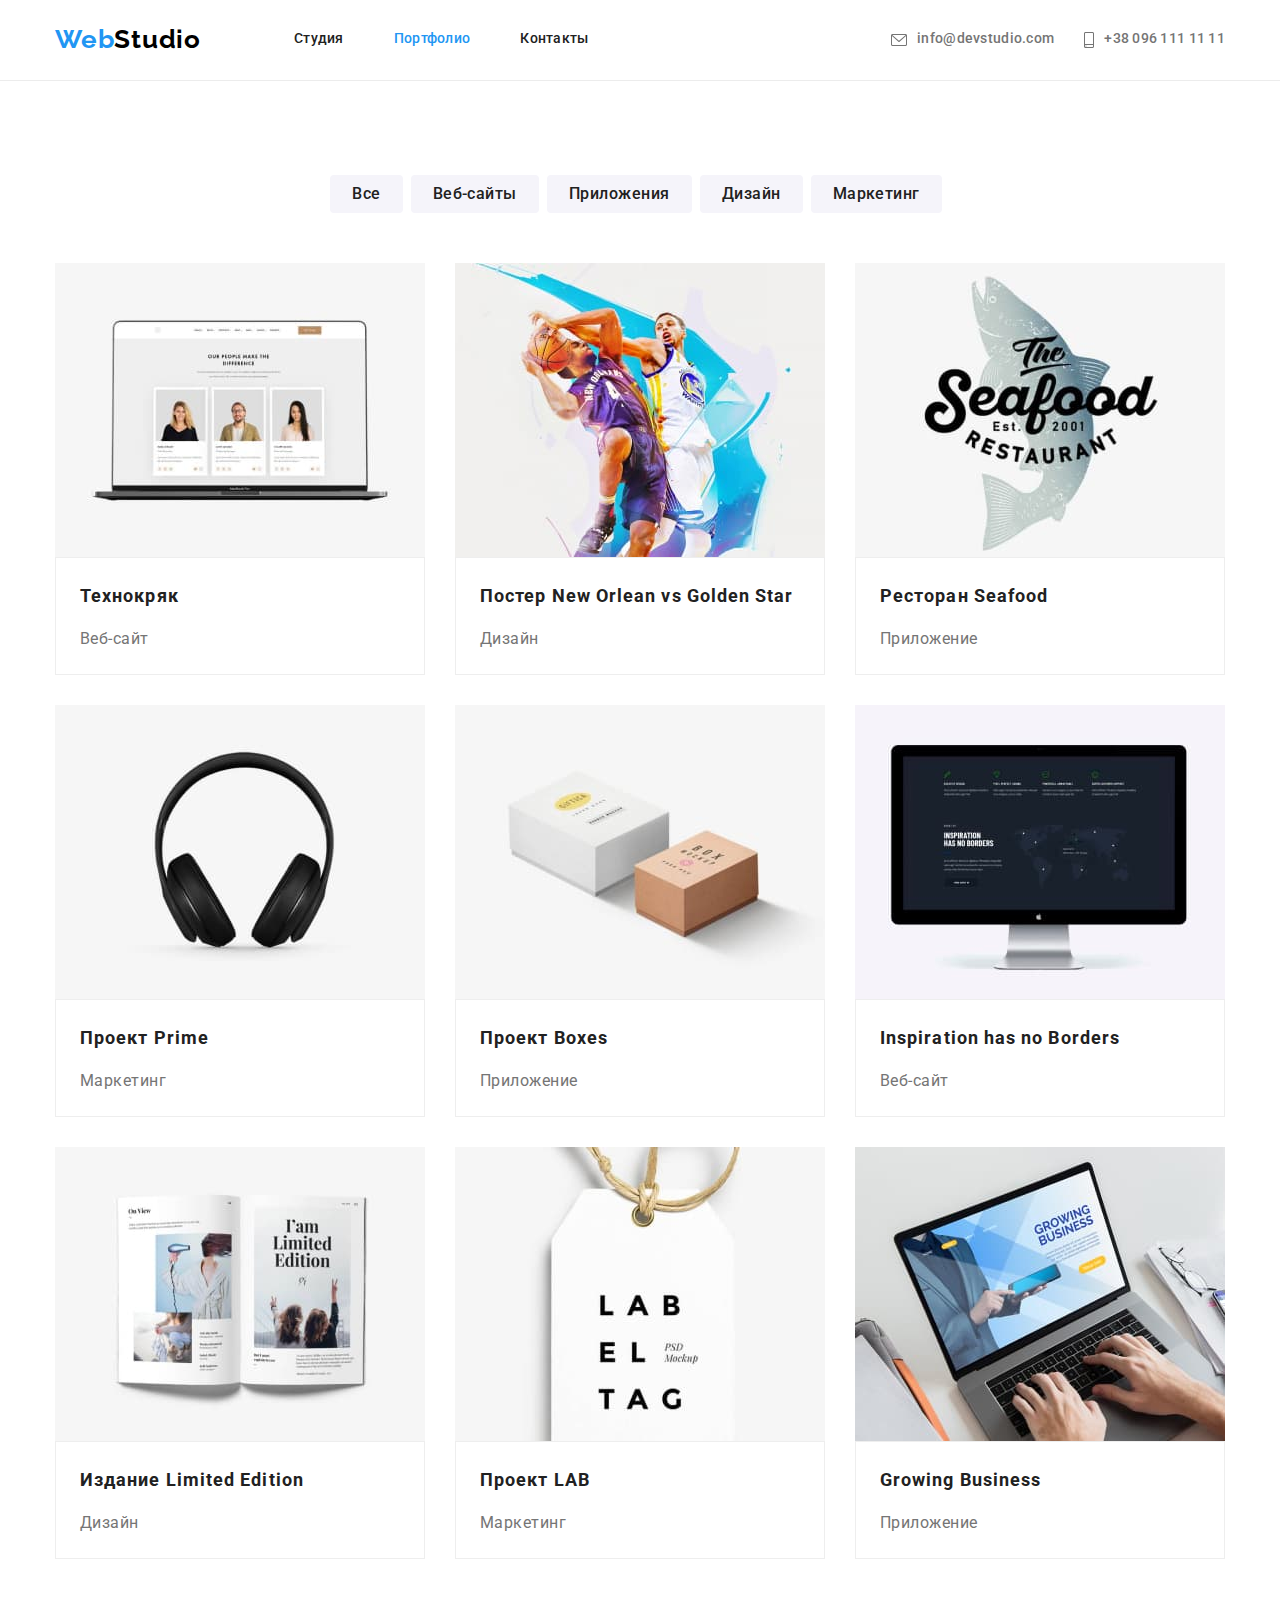
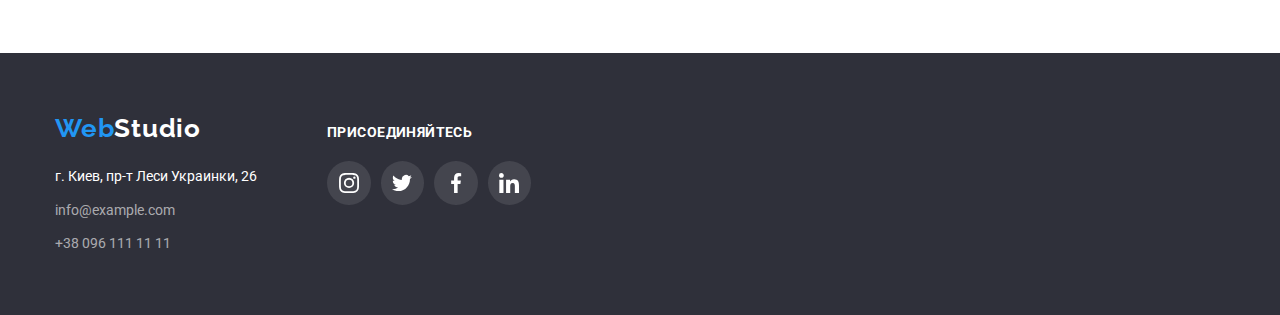
==== portfolio.html @ 58a79bbf "hw-05 start" ====
<!DOCTYPE html>
<html lang="en">
    <head>
        <meta charset="UTF-8">
        <!--  <meta name="viewport" content="width=device-width" initial-scale="1.0"> -->

        <link rel="preconnect" href="https://fonts.googleapis.com">
        <link rel="preconnect" href="https://fonts.gstatic.com" crossorigin>
        <link href="https://fonts.googleapis.com/css2?family=Raleway:wght@700&family=Roboto:wght@400;500;700;900&display=swap"
            rel="stylesheet">

     <!-- <link rel="stylesheet" href="./css/reset.css">  -->
        <link rel="stylesheet" href="./css/styles.css">
        <link rel="stylesheet" href="https://cdn.jsdelivr.net/npm/modern-normalize@1.1.0/modern-normalize.min.css">
        
        <title>portfolio</title>
    </head>
    <body>
        <header class="main-header">
            <div class="container box">
                <div class="logo main-logo">
                    <a href="#" class="logo-web" id="1">Web<span class="logo-web logo-studio">Studio</span>
                    </a>
                </div>
                <nav>
                    <ul class="navigation">
                        <li class="nav-list"><a class="nav-link" href="./index.html">Студия</a></li>
                        <li class="nav-list"><a class="nav-link port-portfolio" href="./portfolio.html">Портфолио</a></li>
                        <li class="nav-list"><a class="nav-link" href="">Кoнтакты</a></li>
                    </ul>
                </nav>
        
                <!-- e-mail address -->
                <a class="email" href="mailto:info@devstudio.com">info@devstudio.com</a>
                <!-- phone number-->
                <a class="tel" href="tel:+380961111111">+38 096 111 11 11</a>
            </div>
        </header>

        <main>
            <section class="port-main">
                <div class="container">
                    <div class="port-background">
                        
                        <ul class="port-filters">
                            <li><button class="port-button port-all" type="button">Все</button></li>
                            <li><button class="port-button port-web" type="button">Веб-сайты</button></li>
                            <li><button class="port-button port-apps" type="button">Приложeния</button></li>
                            <li><button class="port-button port-design" type="button">Дизайн</button></li>
                            <li><button class="port-button port-marketing" type="button">Маркетинг</button></li>
                           </ul>     

                        <ul class="port-projects">
                            <li class="port-project">
                                <img src="./images/portfolio/Технокряк.jpg" class="photo" alt="фото">
                                <div class="port-title-link">
                                    <h3 class="port-title">Технокряк</h3>
                                    <p class="port-link">Веб-сайт</p>
                                </div>
                            </li>
                            <li class="port-project">
                                <img src="./images/portfolio/ПостерNewOrleanvsGoldenStar.jpg" class="photo" alt="фото">
                                <div class="port-title-link">
                                    <h3 class="port-title">Постер New Orlean vs Golden Star</h3>
                                    <p class="port-link">Дизайн</p>
                                </div>
                            </li>
                            <li class="port-project">
                                <img src="./images/portfolio/РесторанSeafood.jpg" class="photo" alt="фото">
                                <div class="port-title-link">
                                    <h3 class="port-title">Ресторан Seafood</h3>
                                    <p class="port-link">Приложение</p>
                                </div>
                            </li>
                            <li class="port-project">
                                <img src="./images/portfolio/ПроектPrime.jpg" class="photo" alt="фото">
                                <div class="port-title-link">
                                    <h3 class="port-title">Проект Prime</h3>
                                    <p class="port-link">Маркетинг</p>
                                </div>
                            </li>
                            <li class="port-project">
                                <img src="./images/portfolio/ПроектBoxes.jpg" class="photo" alt="фото">
                                <div class="port-title-link">
                                    <h3 class="port-title">Проект Boxes</h3>
                                    <p class="port-link">Приложение</p>
                                </div>
                            </li>
                            <li class="port-project">
                                <img src="./images/portfolio/InspirationhasnoBorders.jpg" class="photo" alt="фото">
                                <div class="port-title-link">
                                    <h3 class="port-title">Inspiration has no Borders</h3>
                                    <p class="port-link">Веб-сайт</p>
                                </div>
                            </li>
                            <li class="port-project">
                                <img src="./images/portfolio/ИзданиеLimitedEdition.jpg" class="photo" alt="фото">
                                <div class="port-title-link">
                                    <h3 class="port-title">Издание Limited Edition</h3>
                                    <p class="port-link">Дизайн</p>
                                </div>
                            </li>
                            <li class="port-project">
                                <img src="./images/portfolio/ПроектLAB.jpg" class="photo" alt="фото">
                                <div class="port-title-link">
                                    <h3 class="port-title">Проект LAB</h3>
                                    <p class="port-link">Маркетинг</p>
                                </div>
                            </li>
                            <li class="port-project">
                                <img src="./images/portfolio/GrowingBusiness.jpg" class="photo" alt="фото">
                                <div class="port-title-link">
                                    <h3 class="port-title">Growing Business</h3>
                                    <p class="port-link">Приложение</p>
                                </div>
                            </li>
                        </ul>
                    </div>
                </div>
            </section>
        </main>

        <footer class="footer">
            <div class="container footer-blocks">
                <div>
                    <div class="logo logo-footer">
                        <a href="" class="logo-web" id="1">Web<span class="logo-web logo-studio-footer">Studio</span>
                        </a>
                    </div>
                    <address class="address">
                        <p class="address-link address-city">г. Киев, пр-т Леси Украинки, 26</p>
                        <!-- e-mail address -->
                        <a href="mailto:info@example.com" class="address-link email-footer">info@example.com</a>
                        <!-- phone number-->
                        <a href="tel:+380961111111" class="address-link tel-footer">+38 096 111 11 11</a>
                    </address>
                </div>
                <div class="footer-social">
                    <p class="footer-list">Присоединяйтесь</p>
                    <ul class="footer-icons">
                        <li class="team-icon-list">
                            <a href="#" alt="social network" class="team-a-icons  footer-a-icons">
                                <svg class="team-list">
                                    <use href="./images/main/team-symbols.svg#icon-instagram" class="footer-icon">
                                    </use>
                                </svg>
                            </a>
                        </li>
                        <li class="team-icon-list">
                            <a href="#" alt="social network" class="team-a-icons  footer-a-icons">
                                <svg class="team-list">
                                    <use href="./images/main/team-symbols.svg#icon-twitter" class="footer-icon">
                                    </use>
                                </svg>
                            </a>
                        </li>
                        <li class="team-icon-list">
                            <a href="#" alt="social network" class="team-a-icons  footer-a-icons">
                                <svg class="team-list">
                                    <use href="./images/main/team-symbols.svg#icon-facebook" class="footer-icon">
                                    </use>
                                </svg>
                            </a>
                        </li>
                        <li class="team-icon-list">
                            <a href="#" alt="social network" class="team-a-icons  footer-a-icons">
                                <svg class="team-list">
                                    <use href="./images/main/team-symbols.svg#icon-linkedin" class="footer-icon">
                                    </use>
                                </svg>
                            </a>
                        </li>
                    </ul>
                </div>
            </div>
        </footer>
    </body>
</html>
---- css/styles.css ----
:root {
    --accent-color: #2196F3;
}

h1,
h2,
h3,
h4,
p {
    margin-top: 0;
    margin-bottom: 0;
    padding: 0;
}

img {
    display: block;
    padding-left: 0;
}

body {
    margin-left: auto;
    margin-right: auto;
}

html,
body, 
header,
footer,
.port-main {
    font-family: 'Roboto';
    font-style: normal;
    box-sizing: border-box;
    text-decoration: none;
}

link {
    text-decoration: none;
}

button {
    cursor: pointer;
    padding: 0;
}

ul, 
nl {
    list-style-type: NONE;
    font-size: 0;
    padding: 0;
}

.container {
    width: 1200px;
    margin-left: auto;
    margin-right: auto;
    padding-left: 15px;
    padding-right: 15px;
    box-sizing: border-box;
}

/*==================== HEADER ====================*/
.main-header {
    border-bottom: 1px solid #ECECEC;
}

.box { 
    padding-top: 24px;
    padding-bottom: 25px;   
    display: flex;
    align-items: center;
}

.main-logo {
    margin-right: 93px;
}

.logo {
    font-family: 'Raleway', sans-serif;
    font-weight: 700;
    font-size: 26px;
    line-height: 1.19;
    letter-spacing: 0.03em;
}

.logo-web {
    text-decoration: none;
    color: #2196F3;
}

.logo-studio {
    color: #000000;
}

.logo:hover,
.logo:focus {
    line-style: solid;
    line-color: var(--accent-color);
    text-decoration: underline;
}
.navigation {
    width: 294px;
    display: flex;
    flex-direction: row;
    justify-content: space-between;
    padding: 0;
}

.nav-link {
    font-weight: 500;
    font-size: 14px;
    line-height: 1.14;
    letter-spacing: 0.02em;
    text-decoration: none;
    flex-direction: row;
    color: #212121;
}

.nav-list:not(:last-child) {
    margin-right: 50px;
}
.nav-link:hover,
.nav-link:focus {
    color: var(--accent-color);
}

.email {
    margin-right: 30px;
    margin-left: auto;
}

.email,
.tel {
    font-weight: 500;
    font-size: 14px;
    line-height: 1.14;
    letter-spacing: 0.02em;
    text-decoration: none;

    color: #757575;
}

.email::before,
.tel::before {
    content: "";
    display: inline-block;
    vertical-align: middle;
    margin-right: 10px;
    background-repeat: no-repeat;
    background-size: contain;
    color: #757575;
    fill: #757575;
}

.email::before {
    width: 16px;
    height: 12px;
    background-image: url(../images/main/header/envelope.svg);
    fill: #757575;
}

.tel::before {
    width: 10px;
    height: 16px;
    background-image: url(../images/main/header/smartphone.svg);
}

.tel:hover::before,
.tel:focus::before {
    background-image: url(../images/main/header/smartphone-hover.svg);
}

.email:hover::before,
.email:focus::before {    
    background-image: url(../images/main/header/envelope-hover.svg);
}

.email:hover,
.email:focus,
.tel:hover,
.tel:focus {
    color: var(--accent-color);
}


/*==================== /HEADER ====================*/








/*==================== MAIN ====================*/
/* =================== HERO ====================*/
.hero {    
    width: 1600px;
    margin-left: auto;
    margin-right: auto;
    padding-top: 200px;
    align-items: center;
    padding-bottom: 200px;
}

.hero.with-img {
    background-image: 
        linear-gradient(to top,
        rgba(47, 48, 58, 0.4),
        rgba(47, 48, 58, 0.4)),
        url("../images/main/bckgrnd-img.jpg"),
        linear-gradient(to top,
                #2F303A,
                #2F303A);
}

.hero-title {
    font-weight: 900;
    font-size: 44px;
    line-height: 1.36;
    text-align: center;
    letter-spacing: 0.06em;
    text-transform: uppercase;
    color: #FFFFFF;
    margin-bottom: 30px;
}

.button {
    width: 200px;
    height: 50px;
    margin-right: auto;
    margin-left: auto;
    display: block;

    background: #2196F3;
    border: 0px;
    box-shadow: 0px 4px 4px rgba(0, 0, 0, 0.15);
    border-radius: 4px;

    font-weight: 700;
    font-size: 16px;
    line-height: 1.88;
    align-items: center;
    text-align: center;
    letter-spacing: 0.06em;
    color: #FFFFFF;
}

.button:hover,
.button:focus {
    background-color: tomato;
    border-color: #FFFFFF;
}

/* =================== /HERO ====================*/








/* =================== destination ====================*/

.destination {
    padding-top: 94px;
    padding-bottom: 94px;
}

.destination-item {
    display: flex;
    justify-content: space-between;
}

.destination-box {
    width:calc((100% - 30px*3)/4) ;
    font-size: 1rem;
}

.dest-befor {
    height: 120px;
    display: flex;
    justify-content: center;
    align-items: center;
    background-color: #F5F4FA;
}

.dest-befor:hover {
    filter: drop-shadow(0px 4px 4px rgba(0, 0, 0, 0.25));
    border: 1px solid #000000;
}

.dest-img {
    width: 70px;
    height: 70px;
}
/* =================== /destination ====================*/





/* =================== business-photo ====================*/
.title-item {
    font-weight: 700;
    font-size: 14px;
    line-height: 1.14;
    letter-spacing: 0.03em;
    text-transform: uppercase;
    padding-top: 30px;
    margin-bottom: 10px;
    color: #212121;
}

.link {
    font-weight: 400;
    font-size: 14px;
    line-height: 1.71;
    letter-spacing: 0.03em;
    color: #757575;
}

.business-photo {
    padding-bottom: 94px;
}

.business-photo-title {
    text-align: center;
    font-style: normal;
    font-weight: 700;
    font-size: 36px;
    line-height: 1.17;
    letter-spacing: 0.03em;
    margin-bottom: 50px;

    color: #212121;
}

.business-photo-item {
    display: flex;
    flex-direction: row;
    justify-content: space-between;
}

.business-photo-img {
    width: calc((100% - 30px*2)/3);
}
/* =================== /business-photo ====================*/









/* =================== personal ====================*/
.personal {
    background-color: #F5F4FA;
    padding-top: 94px;
    padding-bottom: 94px;
}

.personal-title {
    font-style: normal;
    font-weight: 700;
    font-size: 36px;
    line-height: 1.17;
    text-align: center;
    letter-spacing: 0.03em;
    margin-bottom: 50px;

    color: #212121;
}

.team {
    display: flex;
    justify-content: space-between;
}

.own-data {
    background: #FFFFFF; 
    text-align: center;
}

.name-job {
    box-shadow: 
        0px 1px 3px rgba(0, 0, 0, 0.12), 
        0px 1px 1px rgba(0, 0, 0, 0.14), 
        0px 2px 1px rgba(0, 0, 0, 0.2);
    border-radius: 0px 0px 4px 4px; 
}

.name {
    padding-top: 30px;
    padding-bottom: 10px;
    font-weight: 500;
    font-size: 16px;
    line-height: 1.17;
    letter-spacing: 0.03em;

    color: #212121;
}

.job-name {
    font-weight: 400;
    font-size: 16px;
    line-height: 1.19;

    color: #757575;
}

.team-icons {
    display: flex;
    padding: 16px 32px 30px 32px;
    justify-content: space-between;
    fill: #AFB1B8;
}

.team-icon-list {
    width:calc((100% - 3 * 10px)/4);
}

.team-a-icons {
    width: 100%;
    height: 44px;
    display: flex;
    justify-content: center;
    align-items: center;
    background-color: #fff;
    border-color: #FFFFFF;
    fill: #AFB1B8;
}

.team-a-icons:hover,
.team-a-icons:focus {
    border-radius: 50%;
    fill: #FFFFFF;
    background-color: #2196F3;
    border: #2196F3;
    outline: none;
}

.team-list {
    content: "";
    background-repeat: no-repeat;
    width: 20px;
    height: 20px;
    background-size: contain;
}
/* =================== /personal ====================*/





/* =================== clients ====================*/
.clients {
    padding: 94px 0px;
}

.clients-title {
    margin-bottom: 50px;
    font-weight: 700;
    font-size: 36px;
    line-height: 42px;
    text-align: center;
    letter-spacing: 0.03em;

    color: #212121;
}

.clients-icons {
    display: flex;
    justify-content: space-between;
}

.clients-icon-list {
    width:calc((100% - 5*30px)/6);
    height: 92px;
}

.clients-link {
    width: 100%;
    height: 100%;
    display: flex;
    justify-content: center;
    align-items: center;
    background-color: #fff;
    border: 1px solid #AFB1B8;
    border-radius: 4px;
    fill: #AFB1B8;
}

.clients-link:focus,
.clients-link:hover {
    outline: none;
    border: 1px solid var(--accent-color);
    fill: var(--accent-color);
}

.clients-list {
    width: 106px;
    height: 60px;
    border: none;
}
/* =================== /clients ====================*/
/*==================== /MAIN ====================*/

/*==================== FOOTER ====================*/
.footer {
    background-color: #2F303A;
    padding: 60px 0px;
    /*  margin-top: -85px; */
    display: flex;
    flex-direction: column;
}

.footer-blocks {
    display: flex;
}

.logo-footer {
    margin-bottom: 20px;
}

.logo-studio-footer {
    color: #FFFFFF;
}

.address {
    color: rgba(255, 255, 255, 0.6);
    display: flex;
    flex-direction: column;
    font-style: normal;
}

.address-link {
    font-weight: 400;
    font-size: 14px;
    line-height: 1.74;
    color: rgba(255, 255, 255, 0.6);
    text-decoration: none;
}

.email-footer {
    margin: 10px 0 8px 0;
}

.address-city {
    color: #FFFFFF;
}

.footer-social {
    padding-left: 70px;
    padding-top: 12px;
}

.footer-list {
    font-weight: 700;
    font-size: 14px;
    line-height: 1.12;
    letter-spacing: 0.03em;
    text-transform: uppercase;
    margin-bottom: 20px;

    color: #FFFFFF;
}

.footer-icons {
    display: flex;
    justify-content: space-between;
    width: 204px;
}

.footer-a-icons {
    border: 0;
    border-radius: 50%;
    background: rgba(255, 255, 255, 0.1);
    fill: #FFFFFF;
    outline: none;
}

.footer-b-icons:hover,
.footer-b-icon:focus {
    background: #2196F3;
    outline: none;
}

.footer-icon {
    
}

/*==================== /FOOTER ====================*/









/*==================== PORTFOLIO-MAIN ====================*/
/*
.port-background {
    filter: drop-shadow(0px 4px 4px rgba(0, 0, 0, 0.25));
} */

.port-portfolio {
    color: var(--accent-color);
}
.port-main {
    padding: 94px 0px 94px 0px;
}

.port-box {
    display: flex;
    flex-direction: row;
    align-items: center;
}

.port-filters {
    margin-bottom: 50px;
    justify-content: center;
    display: flex;
    flex-direction: row;
    text-align: center;
}

.port-button {
    padding: 6px 22px;
    background-color: #F5F4FA;
    font-weight: 500;
    font-size: 16px;
    line-height: 1.625;
    letter-spacing: 0.03em;
    margin-right: 8px;
    border-radius: 4px;
    border: #F5F4FA;
    
    color: #212121;
}
/*
.port-button:last-child {
    margin-right: auto;
}

.port-all {
    margin-left: auto;
}
*/
.port-button:hover,
.port-button:focus {
    background-color: #2196F3;
    color: #FFFFFF;
    filter: drop-shadow(0px 4px 4px rgba(0, 0, 0, 0.25));
    outline: none;
}

.port-projects {
    display: flex;
    flex-wrap: wrap;
    gap: 30px;
}

.port-project {
    width:calc((100% - 2*30px)/3);
    background: #FFFFFF;
}

.port-project:hover {
    filter: drop-shadow(0px 4px 4px rgba(0, 0, 0, 0.25));
}

.port-title-link {
    padding: 20px 24px 20px 24px;
    border: 1px solid #EEEEEE;
}

.port-title {
    margin-bottom: 10px;
    font-weight: 700;
    font-size: 18px;
    line-height: 2;
    letter-spacing: 0.06em;

    color: #212121;
}

.port-link {
    font-weight: 400;
    font-size: 16px;
    line-height: 1.88;
    letter-spacing: 0.03em;

    color: #757575;
}

/*==================== /PORT-MAIN ====================*/
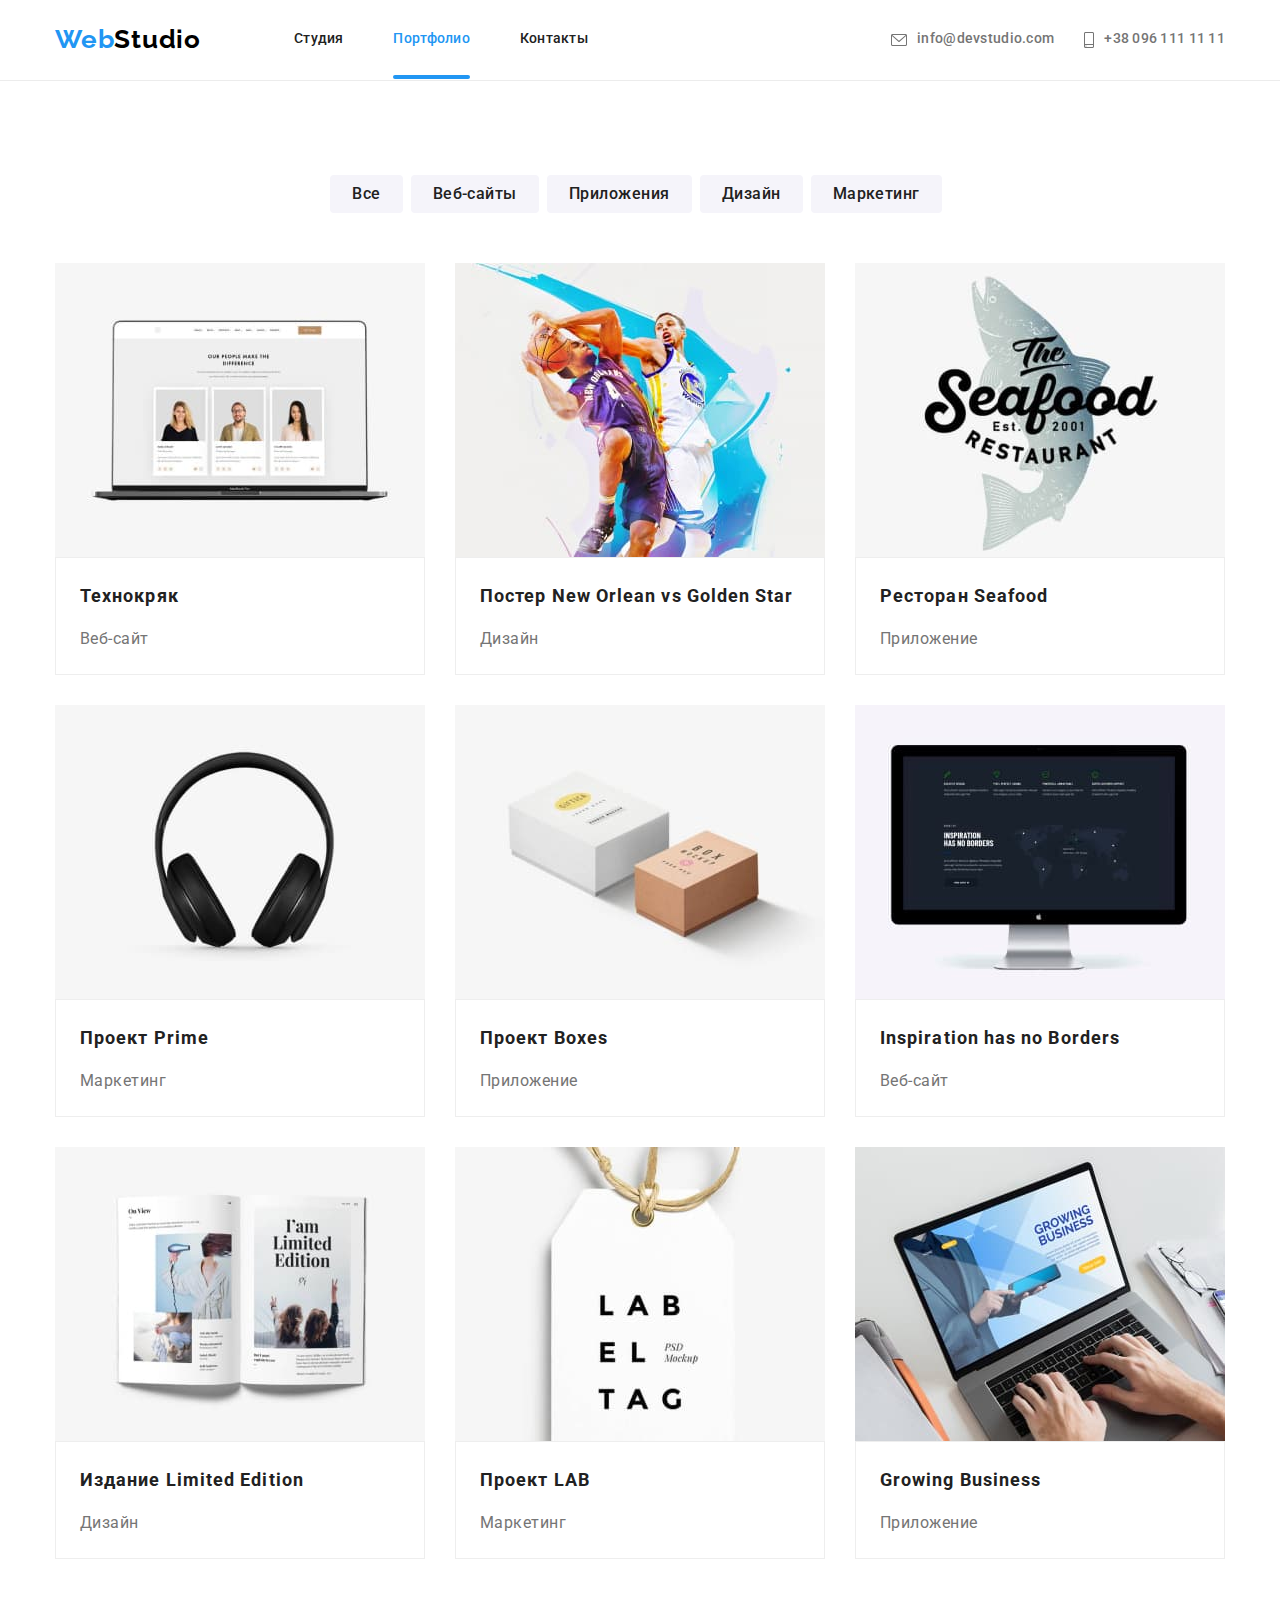
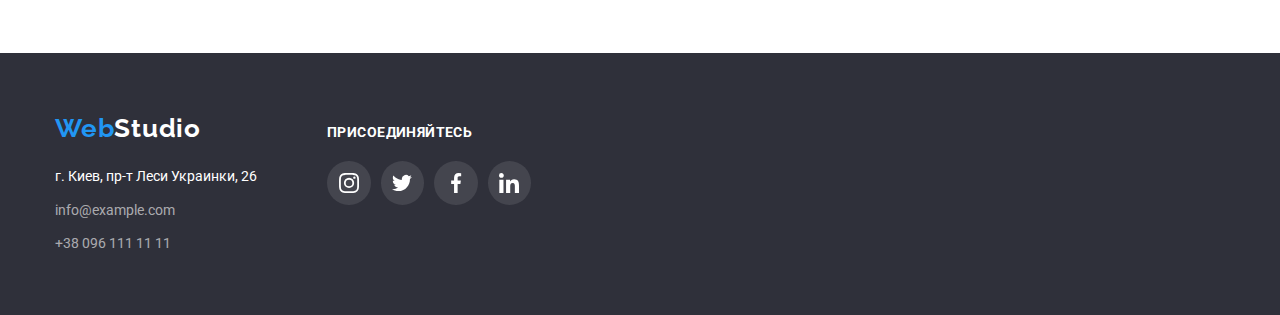
==== commit 9d2a707c: "hw--05" ====
--- a/portfolio.html
+++ b/portfolio.html
@@ -19,13 +19,15 @@
         <header class="main-header">
             <div class="container box">
                 <div class="logo main-logo">
-                    <a href="#" class="logo-web" id="1">Web<span class="logo-web logo-studio">Studio</span>
+                    <a href="#" class="logo-web" id="1">Web<span class=" logo-studio logo-web">Studio</span>
                     </a>
                 </div>
                 <nav>
                     <ul class="navigation">
                         <li class="nav-list"><a class="nav-link" href="./index.html">Студия</a></li>
-                        <li class="nav-list"><a class="nav-link port-portfolio" href="./portfolio.html">Портфолио</a></li>
+                        <li class="nav-list">
+                                <a class="nav-link port-nav-link-list port-portfolio" href="./portfolio.html">Портфолио</a>
+                        </li>
                         <li class="nav-list"><a class="nav-link" href="">Кoнтакты</a></li>
                     </ul>
                 </nav>
@@ -38,6 +40,7 @@
         </header>
 
         <main>
+
             <section class="port-main">
                 <div class="container">
                     <div class="port-background">
@@ -52,20 +55,42 @@
 
                         <ul class="port-projects">
                             <li class="port-project">
+                                <div class="port-overlay-overflow">
+                                    <div class="port-overlay">
+                                            <p class="port-overlay-text">Ресурс предлагает комплексные предложения с разным уровнем функционала и сервисов. Все
+                                                это позволит посетителю получить
+                                                исчерпывающие сведения  +о компании или частном лице.</p>
+                                    </div>
+                                </div>
                                 <img src="./images/portfolio/Технокряк.jpg" class="photo" alt="фото">
                                 <div class="port-title-link">
                                     <h3 class="port-title">Технокряк</h3>
                                     <p class="port-link">Веб-сайт</p>
                                 </div>
-                            </li>
-                            <li class="port-project">
-                                <img src="./images/portfolio/ПостерNewOrleanvsGoldenStar.jpg" class="photo" alt="фото">
+
+                                
+                            </li>
+                            <li class="port-project">
+                            <div class="port-overlay-overflow">
+                                <div class="port-overlay">
+                                    <p class="port-overlay-text">Ресурс предлагает...</p>
+                                </div>
+                            </div>
+                                    <img src="./images/portfolio/ПостерNewOrleanvsGoldenStar.jpg" class="photo" alt="фото">
+                                
                                 <div class="port-title-link">
                                     <h3 class="port-title">Постер New Orlean vs Golden Star</h3>
                                     <p class="port-link">Дизайн</p>
                                 </div>
-                            </li>
-                            <li class="port-project">
+                               
+                            </li>
+                            <li class="port-project">
+                                <div class="port-overlay-overflow">
+                                <div class="port-overlay">
+                                    <p class="port-overlay-text">Ресурс предлагает...</p>
+                                </div>
+                            </div>
                                 <img src="./images/portfolio/РесторанSeafood.jpg" class="photo" alt="фото">
                                 <div class="port-title-link">
                                     <h3 class="port-title">Ресторан Seafood</h3>
@@ -73,6 +98,11 @@
                                 </div>
                             </li>
                             <li class="port-project">
+                                <div class="port-overlay-overflow">
+                                <div class="port-overlay">
+                                    <p class="port-overlay-text">Ресурс предлагает...</p>
+                                </div>
+                            </div>
                                 <img src="./images/portfolio/ПроектPrime.jpg" class="photo" alt="фото">
                                 <div class="port-title-link">
                                     <h3 class="port-title">Проект Prime</h3>
@@ -80,6 +110,11 @@
                                 </div>
                             </li>
                             <li class="port-project">
+                                <div class="port-overlay-overflow">
+                                <div class="port-overlay">
+                                    <p class="port-overlay-text">Ресурс предлагает...</p>
+                                </div>
+                            </div>
                                 <img src="./images/portfolio/ПроектBoxes.jpg" class="photo" alt="фото">
                                 <div class="port-title-link">
                                     <h3 class="port-title">Проект Boxes</h3>
@@ -87,6 +122,11 @@
                                 </div>
                             </li>
                             <li class="port-project">
+                                <div class="port-overlay-overflow">
+                                <div class="port-overlay">
+                                    <p class="port-overlay-text">Ресурс предлагает...</p>
+                                </div>
+                            </div>
                                 <img src="./images/portfolio/InspirationhasnoBorders.jpg" class="photo" alt="фото">
                                 <div class="port-title-link">
                                     <h3 class="port-title">Inspiration has no Borders</h3>
@@ -94,6 +134,11 @@
                                 </div>
                             </li>
                             <li class="port-project">
+                                <div class="port-overlay-overflow">
+                                <div class="port-overlay">
+                                    <p class="port-overlay-text">Ресурс предлагает...</p>
+                                </div>
+                            </div>
                                 <img src="./images/portfolio/ИзданиеLimitedEdition.jpg" class="photo" alt="фото">
                                 <div class="port-title-link">
                                     <h3 class="port-title">Издание Limited Edition</h3>
@@ -101,6 +146,11 @@
                                 </div>
                             </li>
                             <li class="port-project">
+                                <div class="port-overlay-overflow">
+                                <div class="port-overlay">
+                                    <p class="port-overlay-text">Ресурс предлагает...</p>
+                                </div>
+                            </div>
                                 <img src="./images/portfolio/ПроектLAB.jpg" class="photo" alt="фото">
                                 <div class="port-title-link">
                                     <h3 class="port-title">Проект LAB</h3>
@@ -108,6 +158,11 @@
                                 </div>
                             </li>
                             <li class="port-project">
+                                <div class="port-overlay-overflow">
+                                <div class="port-overlay">
+                                    <p class="port-overlay-text">Ресурс предлагает...</p>
+                                </div>
+                            </div>
                                 <img src="./images/portfolio/GrowingBusiness.jpg" class="photo" alt="фото">
                                 <div class="port-title-link">
                                     <h3 class="port-title">Growing Business</h3>
@@ -118,6 +173,7 @@
                     </div>
                 </div>
             </section>
+
         </main>
 
         <footer class="footer">
--- a/css/styles.css
+++ b/css/styles.css
@@ -80,29 +80,31 @@
     font-size: 26px;
     line-height: 1.19;
     letter-spacing: 0.03em;
+    text-decoration: none;
 }
 
 .logo-web {
-    text-decoration: none;
+    text-decoration: #FFF ;
     color: #2196F3;
+    transition-property: text-decoration;
+    transition: text-decoration 250ms cubic-bezier(0.4, 0, 0.2, 1);
 }
 
 .logo-studio {
+    text-decoration: #FFF;
     color: #000000;
 }
 
-.logo:hover,
-.logo:focus {
-    line-style: solid;
-    line-color: var(--accent-color);
-    text-decoration: underline;
-}
+.logo-web:hover,
+.logo-web:focus {
+    text-decoration: 2px solid var(--accent-color) underline;
+}
+
 .navigation {
+    top: 32px;
     width: 294px;
     display: flex;
-    flex-direction: row;
     justify-content: space-between;
-    padding: 0;
 }
 
 .nav-link {
@@ -111,16 +113,35 @@
     line-height: 1.14;
     letter-spacing: 0.02em;
     text-decoration: none;
-    flex-direction: row;
     color: #212121;
-}
-
-.nav-list:not(:last-child) {
-    margin-right: 50px;
-}
+    transition-property: color;
+    transition: color 250ms cubic-bezier(0.4, 0, 0.2, 1);
+}
+
+.nav-list {
+    position: relative;
+}
+
+     .nav-link-list::after,
+.port-nav-link-list::after {
+    content: "";
+
+    position: absolute;
+    left: 0;
+    top:calc(50% + 40px - 4px);
+    width: 100%;
+    height: 4px;
+    background-color: #2196F3;
+    border-radius: 2px;
+}
+
 .nav-link:hover,
 .nav-link:focus {
     color: var(--accent-color);
+}
+
+.nav-mail {
+    position: relative;
 }
 
 .email {
@@ -137,6 +158,8 @@
     text-decoration: none;
 
     color: #757575;
+    transition-property: color;
+    transition: color 250ms cubic-bezier(0.4, 0, 0.2, 1);
 }
 
 .email::before,
@@ -156,12 +179,16 @@
     height: 12px;
     background-image: url(../images/main/header/envelope.svg);
     fill: #757575;
+    transition-property: background-image;
+    transition: background-image 250ms cubic-bezier(0.4, 0, 0.2, 1);
 }
 
 .tel::before {
     width: 10px;
     height: 16px;
     background-image: url(../images/main/header/smartphone.svg);
+    transition-property: background-image;
+    transition: background-image 250ms cubic-bezier(0.4, 0, 0.2, 1)
 }
 
 .tel:hover::before,
@@ -192,7 +219,63 @@
 
 
 /*==================== MAIN ====================*/
-/* =================== HERO ====================*/
+
+
+/* =================== MODAL ====================*/
+
+.backdrop {
+    position: fixed;
+    top: 0;
+    left: 0;
+    width: 100%;
+    height: 100%;
+    background-color: #212121;
+    background-color: rgba(0, 0, 0, 0.8);
+}
+
+.backdrop.is-hidden {
+    opacity: 0;
+    pointer-events: none;
+}
+
+.backdrop.is-hidden .modal {
+    transform: translate(-50%, -250%);
+    opacity: 0;
+}
+
+.modal {
+    position: absolute;
+    top: 50%;
+    left: 50%;
+    width: 528px;
+    min-height: 581px;
+    transform: translate(-50%, -50%);
+    opacity: 1;
+
+    background-color: #fff;
+    transition-property: transform;
+    transition: transform 2500ms cubic-bezier(0.4, 0, 0.2, 1),
+                  opacity 2500ms cubic-bezier(0.4, 0, 0.2, 1);
+}
+
+.mdl-button {
+    position: absolute;
+    top: 8px;
+    right: 8px;
+    width: 30px;
+    height: 30px;
+    border: 0;
+    margin: 0;
+    background-color: #fff;
+}
+
+.cls-mdl-button-svg {
+    fill: red;
+}
+
+/* =================== /MODAL ====================*/
+
+/* =================== HERO ======================*/
 .hero {    
     width: 1600px;
     margin-left: auto;
@@ -202,7 +285,7 @@
     padding-bottom: 200px;
 }
 
-.hero.with-img {
+.with-img {
     background-image: 
         linear-gradient(to top,
         rgba(47, 48, 58, 0.4),
@@ -211,6 +294,8 @@
         linear-gradient(to top,
                 #2F303A,
                 #2F303A);
+        content: "";
+        background-repeat: no-repeat;
 }
 
 .hero-title {
@@ -243,6 +328,11 @@
     text-align: center;
     letter-spacing: 0.06em;
     color: #FFFFFF;
+
+    /* transition-property: background-color;
+    transition-duration: 250ms;*/
+    transition-property: background-color;
+    transition: 250ms cubic-bezier(0.4, 0, 0.2, 1);
 }
 
 .button:hover,
@@ -283,6 +373,10 @@
     justify-content: center;
     align-items: center;
     background-color: #F5F4FA;
+    border: none;
+    transition-property: filter, border;
+    transition: filter 250ms cubic-bezier(0.4, 0, 0.2, 1),
+                border 250ms cubic-bezier(0.4, 0, 0.2, 1);
 }
 
 .dest-befor:hover {
@@ -343,8 +437,35 @@
 }
 
 .business-photo-img {
+    position: relative;
     width: calc((100% - 30px*2)/3);
 }
+
+.business-block {
+    position: absolute;
+    width: 100%;
+    height: 70px;
+    align-items: center;
+    bottom: 0;
+    display: flex;
+    justify-content:  center;
+
+    background-color: rgba(47, 48, 58, 0.8);
+}
+
+.bsn-info {
+    font-weight: 700;
+    font-size: 14px;
+    line-height: 1.12;
+    /* text-align: center; */
+    letter-spacing: 0.03em;
+    text-transform: uppercase;
+
+    color: #FFFFFF;
+}
+
+
+
 /* =================== /business-photo ====================*/
 
 
@@ -425,12 +546,16 @@
 .team-a-icons {
     width: 100%;
     height: 44px;
+    border-radius: 50%;
     display: flex;
     justify-content: center;
     align-items: center;
     background-color: #fff;
     border-color: #FFFFFF;
     fill: #AFB1B8;
+    transition-property: fill;
+    transition: fill 250ms cubic-bezier(0.4, 0, 0.2, 1),
+                background-color 250ms cubic-bezier(0.4, 0, 0.2, 1)
 }
 
 .team-a-icons:hover,
@@ -491,6 +616,9 @@
     border: 1px solid #AFB1B8;
     border-radius: 4px;
     fill: #AFB1B8;
+    transition-property: fill;
+    transition: fill 250ms cubic-bezier(0.4, 0, 0.2, 1),
+                border 250ms cubic-bezier(0.4, 0, 0.2, 1);
 }
 
 .clients-link:focus,
@@ -580,11 +708,13 @@
     background: rgba(255, 255, 255, 0.1);
     fill: #FFFFFF;
     outline: none;
-}
-
-.footer-b-icons:hover,
-.footer-b-icon:focus {
-    background: #2196F3;
+    transition-property: background-color;
+    transition: background-color 250ms cubic-bezier(0.4, 0, 0.2, 1);
+}
+
+.footer-a-icons:hover,
+.footer-a-icon:focus {
+    background-color: #2196F3;
     outline: none;
 }
 
@@ -641,16 +771,12 @@
     border: #F5F4FA;
     
     color: #212121;
-}
-/*
-.port-button:last-child {
-    margin-right: auto;
-}
-
-.port-all {
-    margin-left: auto;
-}
-*/
+    transition-property: filter;
+    transition: filter 250ms cubic-bezier(0.4, 0, 0.2, 1),
+        background-color 250ms cubic-bezier(0.4, 0, 0.2, 1),
+        color 250ms cubic-bezier(0.4, 0, 0.2, 1);
+}
+
 .port-button:hover,
 .port-button:focus {
     background-color: #2196F3;
@@ -666,12 +792,60 @@
 }
 
 .port-project {
+    position: relative;
     width:calc((100% - 2*30px)/3);
     background: #FFFFFF;
+    overflow: hidden;
+    transition-property: filter;
+    transition: filter 250ms cubic-bezier(0.4, 0, 0.2, 1);
+}
+
+.port-overlay-overflow {
+    display: inline-block;
+    content: "";
+    position: absolute;
+    top: 0;
+    left: 0;
+    width: 100%;
+    height: 294px;
+    overflow: hidden;
+}
+
+.port-overlay {
+    display: inline-block;
+    content: "";
+    position: absolute;
+    top: 0;
+    left: 0;
+    width: 100%;
+    height: 100%;
+    padding: 63px 24px;
+    background-color: var(--accent-color);
+    opacity: 0.9;
+    /* background: rgba(33, 150, 243, 0.9); */
+    outline: var(--accent-color);
+    transform: translateY(100%);
+    transition-property: transform;
+    transition: transform 250ms cubic-bezier(0.4, 0, 0.2, 1);
+}
+
+.port-overlay-text {
+    font-weight: 400;
+    font-size: 18px;
+    line-height: 1.56;
+    letter-spacing: 0.03em;
+
+    color: #FFFFFF;
+
+}
+
+.port-project:hover .port-overlay {
+    transform: translateY(0%);
 }
 
 .port-project:hover {
     filter: drop-shadow(0px 4px 4px rgba(0, 0, 0, 0.25));
+    
 }
 
 .port-title-link {
